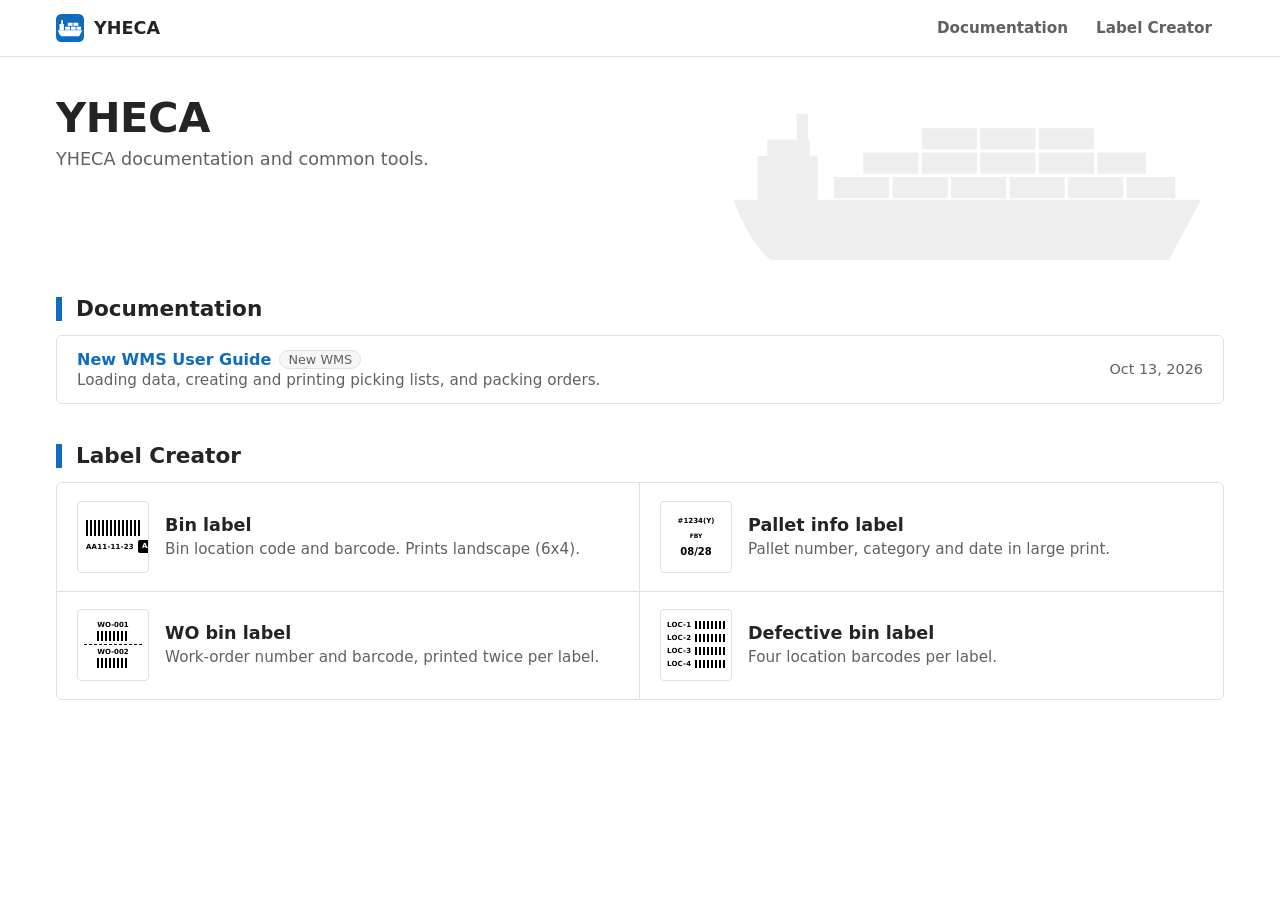
==== index.html @ 16632917 "Rename SOP page to New WMS User Guide Move docs/outbound-order-processing.html to docs/new-wms-user-" ====
<!DOCTYPE html>
<html lang="en">
<head>
<meta charset="UTF-8">
<meta name="viewport" content="width=device-width, initial-scale=1.0">
<title>YHECA</title>
<link rel="stylesheet" href="assets/style.css">
</head>
<body>
<script src="assets/nav.js"></script>
<main class="index-page home">
  <header class="home-hero">
    <svg class="home-ship" viewBox="0 0 640 240" aria-hidden="true" focusable="false">
      <path d="M36 140 H612 L572 214 H82 Q58 196 36 140 Z"/>
      <rect x="66" y="86" width="74" height="54"/>
      <rect x="78" y="66" width="52" height="20"/>
      <rect x="114" y="34" width="14" height="32"/>
      <g>
        <rect x="160" y="112" width="68" height="26"/><rect x="232" y="112" width="68" height="26"/>
        <rect x="304" y="112" width="68" height="26"/><rect x="376" y="112" width="68" height="26"/>
        <rect x="448" y="112" width="68" height="26"/><rect x="520" y="112" width="60" height="26"/>
        <rect x="196" y="82" width="68" height="26"/><rect x="268" y="82" width="68" height="26"/>
        <rect x="340" y="82" width="68" height="26"/><rect x="412" y="82" width="68" height="26"/>
        <rect x="484" y="82" width="60" height="26"/>
        <rect x="268" y="52" width="68" height="26"/><rect x="340" y="52" width="68" height="26"/>
        <rect x="412" y="52" width="68" height="26"/>
      </g>
    </svg>
    <h1>YHECA</h1>
    <p>YHECA documentation and common tools.</p>
  </header>

  <!-- Keep these lists in step with docs/index.html and tools/index.html -->
  <section aria-labelledby="home-docs">
    <h2 id="home-docs"><a href="docs/index.html">Documentation</a></h2>
    <ul class="doc-list">
      <li>
        <div><a href="docs/new-wms-user-guide.html">New WMS User Guide</a><span class="doc-tag">New WMS</span></div>
        <p>Loading data, creating and printing picking lists, and packing orders.</p>
        <time datetime="2026-10-13">Oct 13, 2026</time>
      </li>
    </ul>
  </section>

  <section aria-labelledby="home-tools">
    <h2 id="home-tools"><a href="tools/index.html">Label Creator</a></h2>
    <div class="tools">
    <a class="tool" href="tools/bin-label-generator.html">
      <div class="thumb thumb-bin">
        <div class="thumb-barcode"></div>
        <div class="thumb-bin-row">
          <span class="thumb-code">AA11-11-23</span>
          <span class="thumb-badge">AA</span>
        </div>
      </div>
      <div>
        <h3>Bin label</h3>
        <p>Bin location code and barcode. Prints landscape (6x4).</p>
      </div>
    </a>
    <a class="tool" href="tools/pallet-info-generator.html">
      <div class="thumb thumb-pallet">
        <div class="thumb-line" style="font-size: 7px;">#1234(Y)</div>
        <div class="thumb-line" style="font-size: 6px;">FBY</div>
        <div class="thumb-line" style="font-size: 10px;">08/28</div>
      </div>
      <div>
        <h3>Pallet info label</h3>
        <p>Pallet number, category and date in large print.</p>
      </div>
    </a>
    <a class="tool" href="tools/wo-bin-label-generator.html">
      <div class="thumb thumb-wo">
        <div class="thumb-wo-block">
          <span class="thumb-wo-text">WO-001</span>
          <div class="thumb-barcode"></div>
        </div>
        <div class="thumb-wo-divider"></div>
        <div class="thumb-wo-block">
          <span class="thumb-wo-text">WO-002</span>
          <div class="thumb-barcode"></div>
        </div>
      </div>
      <div>
        <h3>WO bin label</h3>
        <p>Work-order number and barcode, printed twice per label.</p>
      </div>
    </a>
    <a class="tool" href="tools/defective-bin-label-generator.html">
      <div class="thumb thumb-defect">
        <div class="thumb-bin-row"><span class="thumb-code">LOC-1</span><div class="thumb-barcode"></div></div>
        <div class="thumb-bin-row"><span class="thumb-code">LOC-2</span><div class="thumb-barcode"></div></div>
        <div class="thumb-bin-row"><span class="thumb-code">LOC-3</span><div class="thumb-barcode"></div></div>
        <div class="thumb-bin-row"><span class="thumb-code">LOC-4</span><div class="thumb-barcode"></div></div>
      </div>
      <div>
        <h3>Defective bin label</h3>
        <p>Four location barcodes per label.</p>
      </div>
    </a>
    </div>
  </section>
</main>
</body>
</html>
---- assets/style.css ----
/* Shared design tokens for the YHECA site */

:root {
  /* Office palette: white pages, neutral greys, one calm blue */
  --bg: #ffffff;
  --surface: #ffffff;
  --subtle: #f5f6f7;      /* table headers, hover, grouped fields */
  --text: #242424;
  --muted: #616161;
  --border: #e0e0e0;
  --accent: #0f6cbd;      /* links and primary buttons */
  --accent-hover: #115ea3;
  --tape: #0f6cbd;        /* "you are here" markers and Print */
  --tape-hover: #115ea3;
  --tape-ink: #ffffff;
  --note-bg: #ebf3fc;
  --note-bar: #0f6cbd;
  --nav-bg: #ffffff;
  --nav-text: #242424;
  --nav-muted: #616161;
  --nav-border: #e0e0e0;
  --success: #0f6cbd;
  --success-hover: #115ea3;
  /* Segoe UI ships with Windows; other systems fall back to their own UI font */
  --font-body: 'Segoe UI', system-ui, -apple-system, Roboto, 'Helvetica Neue', Arial, sans-serif;
  --font-display: var(--font-body);
  --nav-height: 56px;
  --page-width: 1200px;   /* navigator, index pages and documents share this width */
}

@media (prefers-color-scheme: dark) {
  :root {
    --bg: #1b1b1b;
    --surface: #242424;
    --subtle: #2c2c2c;
    --text: #f0f0f0;
    --muted: #adadad;
    --border: #3d3d3d;
    --accent: #479ef5;
    --accent-hover: #62abf5;
    --tape: #479ef5;
    --tape-hover: #62abf5;
    --tape-ink: #0b0b0b;
    --note-bg: #1a2a3d;
    --note-bar: #479ef5;
    --nav-bg: #242424;
    --nav-text: #f0f0f0;
    --nav-muted: #adadad;
    --nav-border: #3d3d3d;
    --success: #479ef5;
    --success-hover: #62abf5;
  }
}

* { box-sizing: border-box; }

body {
  font-family: var(--font-body);
  background: var(--bg);
  color: var(--text);
}

:focus-visible {
  outline: 3px solid var(--tape);
  outline-offset: 2px;
}

/* ---------- Navigator ---------- */

.site-nav {
  position: sticky;
  top: 0;
  z-index: 100;
  background: var(--nav-bg);
  color: var(--nav-text);
  border-bottom: 1px solid var(--nav-border);
  font-family: var(--font-display);
}

.site-nav a {
  color: inherit;
  text-decoration: none;
}

.site-nav-bar {
  max-width: var(--page-width);
  margin: 0 auto;
  padding: 0 16px;
  display: flex;
  align-items: stretch;
  justify-content: space-between;
  gap: 16px;
  min-height: var(--nav-height);
}

.site-brand {
  display: flex;
  align-items: center;
  gap: 10px;
  font-size: 1.1rem;
  font-weight: 600;
  letter-spacing: 0;
  white-space: nowrap;
}

.site-brand-icon {
  display: block;
  width: 28px;
  height: 28px;
}

.site-sections {
  display: flex;
  align-items: stretch;
  gap: 4px;
}

.site-sections a {
  display: flex;
  align-items: center;
  padding: 0 12px;
  font-size: 0.95rem;
  font-weight: 600;
  color: var(--nav-muted);
  border-bottom: 5px solid transparent;
  border-top: 5px solid transparent;
}

.site-sections a:hover {
  color: var(--nav-text);
}

.site-sections a.is-active {
  color: var(--nav-text);
  border-bottom-color: var(--tape);
}


.site-main {
  padding: 24px 16px;
}

@media print {
  .site-nav { display: none !important; }
  .site-main { padding: 0 !important; }
  /* fit-preview.js shrinks previews on small screens; labels always print at full size */
  .label-card, .label-page, .label-container { zoom: 1 !important; }
}

/* ---------- Index pages (home, labels, reference) ---------- */

body:has(> .index-page) {
  margin: 0;
}

.index-page {
  max-width: var(--page-width);
  margin: 0 auto;
  padding: 40px 16px 64px;
}
.index-page > header {
  margin-bottom: 40px;
}
.index-page h1 {
  font-family: var(--font-display);
  font-weight: 600;
  font-size: clamp(2rem, 5vw, 2.6rem);
  line-height: 1;
  letter-spacing: -0.01em;
  margin: 0 0 10px 0;
}
.index-page > header p {
  margin: 0;
  color: var(--muted);
  font-size: 1.1rem;
}
.index-page section {
  margin-bottom: 40px;
  scroll-margin-top: calc(var(--nav-height) + 16px);
}
/* Section heading carries a strip of floor tape, the same marker as the navigator */
.index-page h2 {
  font-family: var(--font-display);
  font-weight: 600;
  font-size: 1.35rem;
  line-height: 1.1;
  margin: 0 0 14px 0;
  padding-left: 14px;
  border-left: 6px solid var(--tape);
}
.tools {
  background: var(--surface);
  border: 1px solid var(--border);
  border-radius: 6px;
  display: grid;
  grid-template-columns: 1fr 1fr;
  overflow: hidden;
}
@media (max-width: 640px) {
  .tools { grid-template-columns: 1fr; }
}
a.tool {
  display: flex;
  align-items: center;
  gap: 16px;
  padding: 18px 20px;
  text-decoration: none;
  color: inherit;
  border-bottom: 1px solid var(--border);
  margin-bottom: -1px;
}
@media (min-width: 641px) {
  a.tool:nth-child(odd) { border-right: 1px solid var(--border); }
}
a.tool:hover {
  background: var(--subtle);
}
a.tool:hover h3 {
  color: var(--accent);
}
.tool h3 {
  font-family: var(--font-display);
  font-weight: 600;
  font-size: 1.1rem;
  line-height: 1.15;
  margin: 0 0 4px 0;
}
.tool p {
  margin: 0;
  color: var(--muted);
  font-size: 0.95rem;
}
.empty {
  color: var(--muted);
  border: 1px dashed var(--border);
  border-radius: 6px;
  padding: 18px 20px;
  margin: 0;
}

/* Thumbnails mimic the printed label: always black-on-white, regardless of theme */
.thumb {
  flex-shrink: 0;
  width: 72px;
  height: 72px;
  background: #fff;
  border: 1px solid var(--border);
  border-radius: 4px;
  display: flex;
  align-items: center;
  justify-content: center;
  overflow: hidden;
  color: #000;
}

.thumb-bin {
  flex-direction: column;
  gap: 4px;
  padding: 8px;
}

.thumb-barcode {
  width: 100%;
  height: 16px;
  background: repeating-linear-gradient(90deg, #000 0 2px, transparent 2px 4px);
}

.thumb-bin-row {
  width: 100%;
  display: flex;
  align-items: center;
  justify-content: space-between;
  gap: 4px;
}

.thumb-code {
  font-weight: 700;
  font-size: 7px;
  letter-spacing: 0.2px;
  white-space: nowrap;
}

.thumb-badge {
  background: #000;
  color: #fff;
  font-weight: 700;
  font-size: 7px;
  line-height: 1;
  padding: 3px 4px;
  border-radius: 2px;
}

.thumb-pallet {
  flex-direction: column;
  justify-content: space-evenly;
  padding: 8px;
}

.thumb-pallet .thumb-line {
  font-weight: 700;
  white-space: nowrap;
}

.thumb-wo {
  flex-direction: column;
  gap: 3px;
  padding: 6px;
}

.thumb-wo-block {
  display: flex;
  flex-direction: column;
  align-items: center;
  gap: 2px;
}

.thumb-wo-text {
  font-weight: 700;
  font-size: 7px;
  white-space: nowrap;
}

.thumb-wo .thumb-barcode {
  height: 10px;
}

.thumb-wo-divider {
  width: 100%;
  border-top: 1px dashed #000;
}

.thumb-defect {
  flex-direction: column;
  justify-content: space-evenly;
  padding: 6px;
}

.thumb-defect .thumb-bin-row .thumb-barcode {
  width: 55%;
  height: 8px;
}

.thumb-doc {
  flex-direction: column;
  align-items: stretch;
  gap: 5px;
  padding: 12px 10px;
}

.thumb-doc span {
  height: 4px;
  background: #000;
}

.thumb-doc span:first-child {
  height: 7px;
  width: 70%;
}

.thumb-doc span:nth-child(3) { width: 85%; }
.thumb-doc span:last-child { width: 55%; }

/* Home page: ship silhouette behind the title; section headings link to their pages */
.home-hero {
  position: relative;
  min-height: 160px;
  isolation: isolate;
}

.home-ship {
  position: absolute;
  right: 0;
  bottom: -24px;
  width: min(520px, 55%);
  height: auto;
  fill: var(--text);
  opacity: 0.07;
  z-index: -1;
  pointer-events: none;
}

.home h2 a {
  color: inherit;
  text-decoration: none;
}

.home h2 a:hover {
  color: var(--accent);
}

.doc-tag {
  display: inline-block;
  margin-left: 8px;
  padding: 1px 8px;
  border-radius: 10px;
  background: var(--subtle);
  border: 1px solid var(--border);
  color: var(--muted);
  font-size: 0.8rem;
  font-weight: 500;
  vertical-align: 1px;
}

/* Short note under a group heading, e.g. the label stock size */
.index-page .subgroup-note {
  color: var(--muted);
  font-size: 0.9rem;
  margin: -6px 0 12px 0;
}

/* Documentation list: grouped by system, one row per document */
.doc-group {
  margin-bottom: 32px;
}

.doc-list {
  list-style: none;
  margin: 0;
  padding: 0;
  background: var(--surface);
  border: 1px solid var(--border);
  border-radius: 6px;
}

.doc-list li {
  display: grid;
  grid-template-columns: minmax(0, 1fr) auto;
  column-gap: 24px;
  padding: 14px 20px;
  border-top: 1px solid var(--border);
}

.doc-list li:first-child {
  border-top: 0;
}

.doc-list a {
  font-weight: 600;
  color: var(--accent);
  text-decoration: none;
}

.doc-list a:hover {
  text-decoration: underline;
}

.doc-list p {
  grid-column: 1;
  margin: 2px 0 0 0;
  color: var(--muted);
  font-size: 0.95rem;
}

.doc-list time {
  grid-column: 2;
  grid-row: 1 / span 2;
  align-self: center;
  color: var(--muted);
  font-size: 0.9rem;
  white-space: nowrap;
}

@media (max-width: 640px) {
  .doc-list li { grid-template-columns: 1fr; }
  .doc-list time { grid-column: 1; grid-row: auto; margin-top: 4px; }
}

/* ---------- Tool panels ---------- */

.no-print {
  background: var(--surface);
  border: 1px solid var(--border);
  border-radius: 6px;
}

.no-print h2 {
  color: var(--text);
  font-family: var(--font-display);
  font-weight: 600;
  font-size: 1.35rem;
  line-height: 1.1;
  margin-top: 0;
}

.no-print label {
  color: var(--muted);
}

.input-field,
.no-print textarea {
  background: var(--surface);
  color: var(--text);
  border: 1px solid var(--border);
  font-family: inherit;
}

.no-print textarea {
  font-family: ui-monospace, Consolas, monospace;
}

.input-field::placeholder,
.no-print textarea::placeholder {
  color: var(--muted);
}

.row-group {
  background: var(--subtle);
  border: 1px solid var(--border);
}

.row-group h4 {
  color: var(--muted);
}

.btn,
.no-print button {
  border-radius: 4px;
  font-family: var(--font-display);
  font-size: 0.95rem;
  font-weight: 600;
}

/* Secondary action (update the preview): outlined */
.no-print button.btn-generate {
  background-color: var(--surface);
  color: var(--text);
  border: 1px solid var(--border);
}

.no-print button.btn-generate:hover {
  background-color: var(--subtle);
}

/* Print is the action that finishes the job: filled blue */
.print-btn,
.btn-print {
  background-color: var(--tape);
  color: var(--tape-ink);
}

.print-btn:hover,
.btn-print:hover {
  background-color: var(--tape-hover);
}

/* ---------- Documentation pages (SOPs, guides) ---------- */

body:has(> .doc) {
  margin: 0;
}

.doc {
  max-width: 820px;
  margin: 0 auto;
  padding: 40px 16px 80px;
  line-height: 1.6;
}

.doc h1,
.doc h2,
.doc h3,
.doc h4 {
  font-family: var(--font-display);
  line-height: 1.15;
  /* keep jumped-to headings clear of the sticky navigator */
  scroll-margin-top: calc(var(--nav-height) + 16px);
}

.doc h1 {
  font-size: clamp(1.8rem, 4.5vw, 2.3rem);
  font-weight: 600;
  margin: 0 0 12px 0;
}

.doc h2 {
  font-size: 1.4rem;
  font-weight: 600;
  margin: 48px 0 12px 0;
  padding-left: 14px;
  border-left: 6px solid var(--tape);
}

.doc h3 {
  font-size: 1.15rem;
  font-weight: 600;
  margin: 32px 0 8px 0;
}

.doc h4 {
  font-size: 1.02rem;
  font-weight: 600;
  margin: 28px 0 8px 0;
}

.doc-meta {
  color: var(--muted);
  margin: 0 0 12px 0;
}

/* Version and last-updated line under a document title */
.doc-info {
  display: flex;
  flex-wrap: wrap;
  gap: 4px 24px;
  margin: 0 0 28px 0;
  font-size: 0.95rem;
}

.doc-info div {
  display: flex;
  gap: 6px;
}

.doc-info dt {
  color: var(--muted);
}

.doc-info dt::after {
  content: ":";
}

.doc-info dd {
  margin: 0;
  font-weight: 600;
}

.doc-toc {
  background: var(--surface);
  border: 1px solid var(--border);
  border-radius: 6px;
  padding: 16px 20px;
  margin-bottom: 8px;
}

.doc-toc ol {
  list-style: none;
  margin: 0;
  padding: 0;
}

.doc-toc ol ol {
  padding-left: 20px;
}

.doc-toc a {
  display: block;
  padding: 1px 0 1px 10px;
  border-left: 3px solid transparent;
  color: var(--accent);
  text-decoration: none;
}

/* Section being read (set by doc-toc.js): floor-tape marker, like the navigator */
.doc-toc a.is-current {
  border-left-color: var(--tape);
  color: var(--text);
  font-weight: 600;
}

.doc-toc a:hover {
  text-decoration: underline;
}

/* Wide screens: title on top, contents in a sticky left column, aligned with the navigator */
@media (min-width: 1000px) {
  .doc.doc-with-toc {
    max-width: var(--page-width);
    display: grid;
    grid-template-columns: 280px minmax(0, 1fr);
    grid-template-areas: "head head" "toc body";
    column-gap: 48px;
    align-items: start;
  }

  .doc-with-toc .doc-head { grid-area: head; }
  .doc-with-toc .doc-body { grid-area: body; }

  .doc-with-toc .doc-toc {
    grid-area: toc;
    position: sticky;
    top: calc(var(--nav-height) + 16px);
    max-height: calc(100vh - var(--nav-height) - 32px);
    overflow-y: auto;
    margin: 0;
    font-size: 0.95rem;
  }

  /* first section heading lines up with the top of the contents box */
  .doc-with-toc .doc-body > h2:first-child {
    margin-top: 0;
  }
}

.doc-toc li {
  margin: 1px 0;
}

.doc-toc h2 {
  font-size: 1rem;
  margin: 0 0 6px 0;
  padding: 0;
  border: 0;
}

/* Text keeps a readable line length; screenshots and tables use the full width */
.doc-body > p,
.doc-body > ol,
.doc-body > ul,
.doc .note {
  max-width: 75ch;
}

.doc ol.steps {
  padding-left: 1.6em;
}

.doc ol.steps > li {
  margin-bottom: 8px;
  padding-left: 4px;
}

.doc figure {
  margin: 16px 0 24px 0;
}

.doc figure a {
  display: block;
}

.doc figure img {
  display: block;
  max-width: 100%;
  height: auto;
  border: 1px solid var(--border);
  border-radius: 4px;
  background: #fff;
}

.doc figcaption {
  color: var(--muted);
  font-size: 0.9rem;
  font-style: italic;
  margin-top: 6px;
}

.doc-body a {
  color: var(--accent);
}

.doc .note {
  background: var(--note-bg);
  border-left: 5px solid var(--note-bar);
  border-radius: 0 4px 4px 0;
  padding: 12px 16px;
  margin: 16px 0 24px 0;
}

/* Caution: risk of a wrong or duplicate result, shown in red */
.doc .note.caution {
  --caution: #c62828;
  background: color-mix(in srgb, var(--caution) 9%, var(--surface));
  border-left-color: var(--caution);
}

.doc .note.caution strong:first-child {
  color: var(--caution);
}

@media (prefers-color-scheme: dark) {
  .doc .note.caution { --caution: #ef6b6b; }
}

.doc .note p {
  margin: 0;
}

.doc .tbd {
  color: var(--muted);
  font-style: italic;
}

.doc .table-wrap {
  overflow-x: auto;
  margin: 12px 0 20px 0;
}

.doc table {
  width: 100%;
  border-collapse: collapse;
  background: var(--surface);
  font-size: 0.95rem;
}

.doc th,
.doc td {
  text-align: left;
  vertical-align: top;
  padding: 8px 12px;
  border: 1px solid var(--border);
}

.doc th {
  background: var(--subtle);
  font-weight: 600;
}

.doc code {
  font-family: ui-monospace, Consolas, monospace;
  font-size: 0.92em;
}

@media print {
  .doc, .doc.doc-with-toc { display: block; max-width: none; padding: 0; }
  .doc-toc { display: none; }
  .doc figure, .doc .note, .doc table { break-inside: avoid; }
  .doc h2, .doc h3, .doc h4 { break-after: avoid; }
}
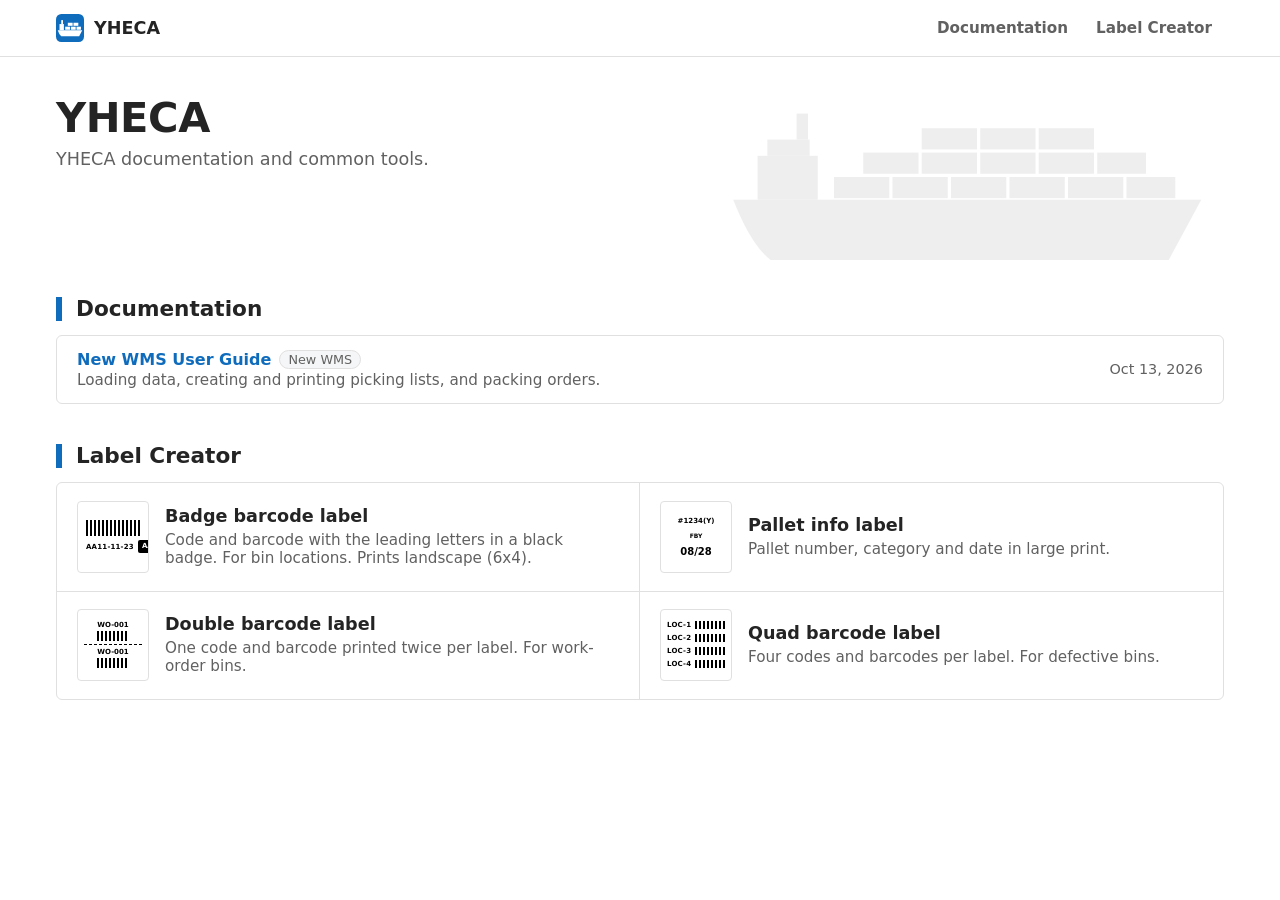
==== commit 3725bd91: "Rename barcode label creators by layout and share their code - Bin, WO bin and defective bin label c" ====
--- a/index.html
+++ b/index.html
@@ -45,7 +45,7 @@
   <section aria-labelledby="home-tools">
     <h2 id="home-tools"><a href="tools/index.html">Label Creator</a></h2>
     <div class="tools">
-    <a class="tool" href="tools/bin-label-generator.html">
+    <a class="tool" href="tools/badge-barcode-label.html">
       <div class="thumb thumb-bin">
         <div class="thumb-barcode"></div>
         <div class="thumb-bin-row">
@@ -54,8 +54,8 @@
         </div>
       </div>
       <div>
-        <h3>Bin label</h3>
-        <p>Bin location code and barcode. Prints landscape (6x4).</p>
+        <h3>Badge barcode label</h3>
+        <p>Code and barcode with the leading letters in a black badge. For bin locations. Prints landscape (6x4).</p>
       </div>
     </a>
     <a class="tool" href="tools/pallet-info-generator.html">
@@ -69,7 +69,7 @@
         <p>Pallet number, category and date in large print.</p>
       </div>
     </a>
-    <a class="tool" href="tools/wo-bin-label-generator.html">
+    <a class="tool" href="tools/wo-badge-barcode-label.html">
       <div class="thumb thumb-wo">
         <div class="thumb-wo-block">
           <span class="thumb-wo-text">WO-001</span>
@@ -77,16 +77,16 @@
         </div>
         <div class="thumb-wo-divider"></div>
         <div class="thumb-wo-block">
-          <span class="thumb-wo-text">WO-002</span>
+          <span class="thumb-wo-text">WO-001</span>
           <div class="thumb-barcode"></div>
         </div>
       </div>
       <div>
-        <h3>WO bin label</h3>
-        <p>Work-order number and barcode, printed twice per label.</p>
+        <h3>Double barcode label</h3>
+        <p>One code and barcode printed twice per label. For work-order bins.</p>
       </div>
     </a>
-    <a class="tool" href="tools/defective-bin-label-generator.html">
+    <a class="tool" href="tools/defective-badge-barcode-label.html">
       <div class="thumb thumb-defect">
         <div class="thumb-bin-row"><span class="thumb-code">LOC-1</span><div class="thumb-barcode"></div></div>
         <div class="thumb-bin-row"><span class="thumb-code">LOC-2</span><div class="thumb-barcode"></div></div>
@@ -94,8 +94,8 @@
         <div class="thumb-bin-row"><span class="thumb-code">LOC-4</span><div class="thumb-barcode"></div></div>
       </div>
       <div>
-        <h3>Defective bin label</h3>
-        <p>Four location barcodes per label.</p>
+        <h3>Quad barcode label</h3>
+        <p>Four codes and barcodes per label. For defective bins.</p>
       </div>
     </a>
     </div>
--- a/assets/style.css
+++ b/assets/style.css
@@ -467,10 +467,89 @@
 
 /* ---------- Tool panels ---------- */
 
+/* Label creator pages: input panel on top, label previews below */
+body:has(.no-print) {
+  margin: 0;
+  -webkit-print-color-adjust: exact;
+  print-color-adjust: exact;
+}
+
 .no-print {
+  max-width: 600px;
+  margin: 0 auto 30px auto;
+  padding: 20px;
   background: var(--surface);
   border: 1px solid var(--border);
   border-radius: 6px;
+}
+
+.no-print textarea {
+  width: 100%;
+  height: 100px;
+  padding: 10px;
+  font-size: 14px;
+  box-sizing: border-box;
+  margin-bottom: 15px;
+}
+
+.no-print .option {
+  display: block;
+  margin-bottom: 15px;
+}
+
+.no-print .option input[type="text"] {
+  width: 8em;
+  margin-left: 6px;
+  padding: 6px 8px;
+  border-radius: 4px;
+}
+
+.button-group {
+  display: flex;
+  gap: 10px;
+}
+
+.no-print .error {
+  color: #d93025;
+  font-size: 14px;
+  margin-top: 10px;
+}
+
+#labels-container {
+  display: flex;
+  flex-direction: column;
+  align-items: center;
+  gap: 20px;
+}
+
+/* Screen preview of one 4x6 or 6x4 sheet */
+.label-card,
+.label-page {
+  border: 1px dashed #999;
+  background: white;
+  color: #000;
+  box-sizing: border-box;
+  box-shadow: 0 2px 5px rgba(0,0,0,0.05);
+  /* Printed labels keep the system font, independent of the site typeface */
+  font-family: -apple-system, BlinkMacSystemFont, "Segoe UI", Roboto, Arial, sans-serif;
+}
+
+.label-card .barcode,
+.label-page .barcode {
+  max-width: 100%;
+  height: auto;
+}
+
+@media print {
+  .no-print { display: none !important; }
+  #labels-container { gap: 0; }
+  .label-card,
+  .label-page {
+    border: none;
+    box-shadow: none;
+    margin: 0;
+    break-after: page;
+  }
 }
 
 .no-print h2 {
@@ -514,6 +593,9 @@
 
 .btn,
 .no-print button {
+  border: none;
+  padding: 10px 20px;
+  cursor: pointer;
   border-radius: 4px;
   font-family: var(--font-display);
   font-size: 0.95rem;
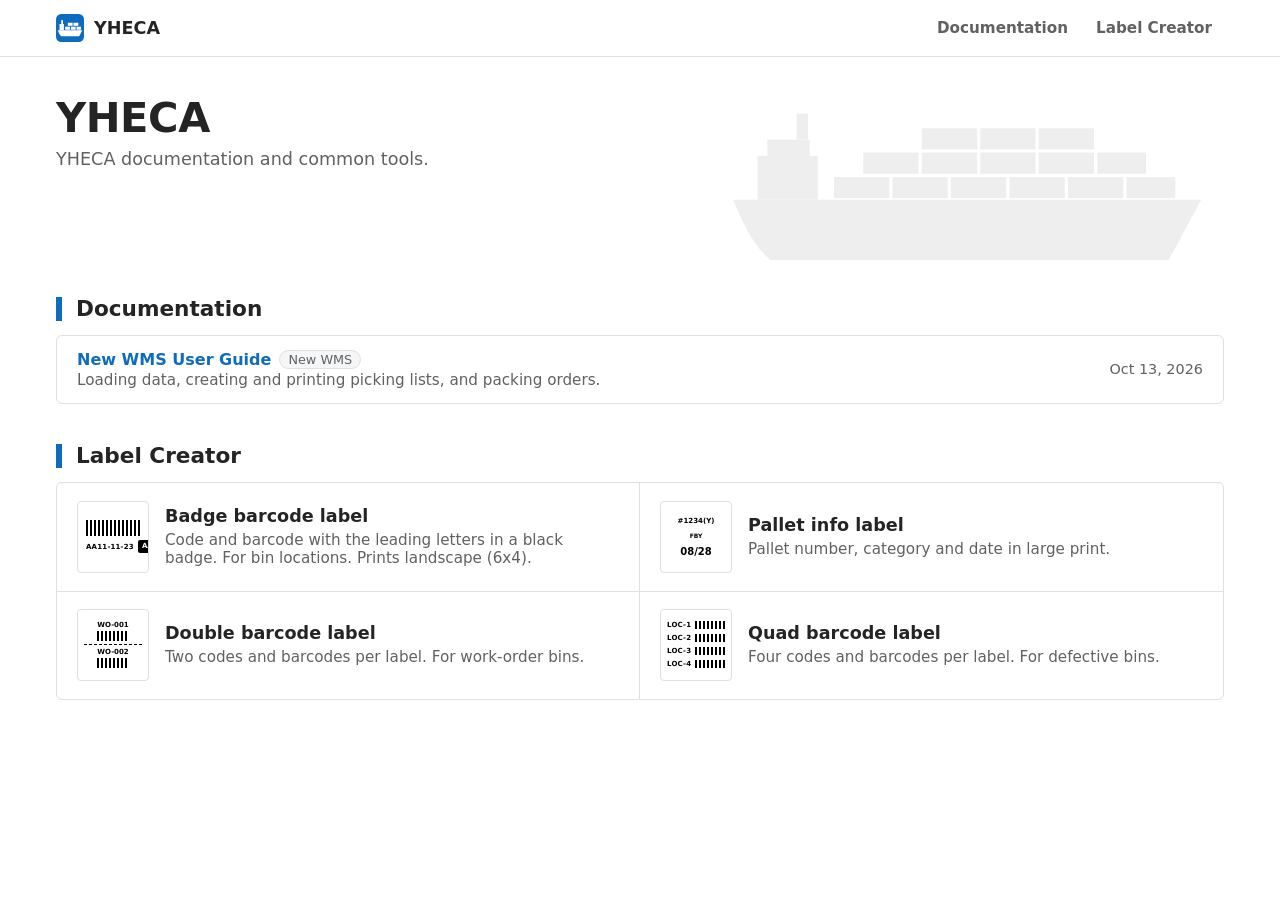
==== commit ac401aed: "Put two different codes on each double barcode label Codes are paired top and bottom in the order en" ====
--- a/index.html
+++ b/index.html
@@ -69,7 +69,7 @@
         <p>Pallet number, category and date in large print.</p>
       </div>
     </a>
-    <a class="tool" href="tools/wo-badge-barcode-label.html">
+    <a class="tool" href="tools/double-barcode-label.html">
       <div class="thumb thumb-wo">
         <div class="thumb-wo-block">
           <span class="thumb-wo-text">WO-001</span>
@@ -77,16 +77,16 @@
         </div>
         <div class="thumb-wo-divider"></div>
         <div class="thumb-wo-block">
-          <span class="thumb-wo-text">WO-001</span>
+          <span class="thumb-wo-text">WO-002</span>
           <div class="thumb-barcode"></div>
         </div>
       </div>
       <div>
         <h3>Double barcode label</h3>
-        <p>One code and barcode printed twice per label. For work-order bins.</p>
+        <p>Two codes and barcodes per label. For work-order bins.</p>
       </div>
     </a>
-    <a class="tool" href="tools/defective-badge-barcode-label.html">
+    <a class="tool" href="tools/quad-barcode-label.html">
       <div class="thumb thumb-defect">
         <div class="thumb-bin-row"><span class="thumb-code">LOC-1</span><div class="thumb-barcode"></div></div>
         <div class="thumb-bin-row"><span class="thumb-code">LOC-2</span><div class="thumb-barcode"></div></div>
--- a/assets/style.css
+++ b/assets/style.css
@@ -492,21 +492,9 @@
   margin-bottom: 15px;
 }
 
-.no-print .option {
-  display: block;
+.no-print .label-count {
+  font-weight: 600;
   margin-bottom: 15px;
-}
-
-.no-print .option input[type="text"] {
-  width: 8em;
-  margin-left: 6px;
-  padding: 6px 8px;
-  border-radius: 4px;
-}
-
-.button-group {
-  display: flex;
-  gap: 10px;
 }
 
 .no-print .error {
@@ -515,11 +503,61 @@
   margin-top: 10px;
 }
 
-#labels-container {
+#labels-container,
+#labels-wrapper {
+  width: 100%;
   display: flex;
   flex-direction: column;
   align-items: center;
   gap: 20px;
+}
+
+/* Holds the input card; on wide screens it becomes the left column */
+.input-panel {
+  width: 100%;
+}
+
+/* Wide screens: inputs on the left, centered vertically and kept in view while
+   scrolling; previews on the right, centered until there are too many to fit */
+@media screen and (min-width: 900px) {
+  .site-main:has(> .input-panel) {
+    max-width: var(--page-width);
+    min-height: calc(100vh - var(--nav-height));
+    box-sizing: border-box;
+    margin: 0 auto;
+    display: flex;
+    flex-direction: row;
+    justify-content: center;
+    align-items: center;
+    gap: 64px;
+  }
+
+  .site-main > .input-panel {
+    align-self: flex-start;
+    flex: 0 0 520px;
+    position: sticky;
+    top: calc(var(--nav-height) + 24px);
+    height: calc(100vh - var(--nav-height) - 48px);
+    display: flex;
+    flex-direction: column;
+    overflow-y: auto;
+  }
+
+  /* Auto margins center the card, and fall back to the top if the screen is too short */
+  .input-panel > .no-print {
+    box-sizing: border-box;
+    width: 100%;
+    max-width: none;
+    margin: auto 0;
+  }
+
+  .site-main > #labels-container,
+  .site-main > #labels-wrapper {
+    /* As wide as the labels, so inputs and previews center together */
+    flex: 0 1 auto;
+    width: auto;
+    min-width: 0;
+  }
 }
 
 /* Screen preview of one 4x6 or 6x4 sheet */
@@ -602,17 +640,6 @@
   font-weight: 600;
 }
 
-/* Secondary action (update the preview): outlined */
-.no-print button.btn-generate {
-  background-color: var(--surface);
-  color: var(--text);
-  border: 1px solid var(--border);
-}
-
-.no-print button.btn-generate:hover {
-  background-color: var(--subtle);
-}
-
 /* Print is the action that finishes the job: filled blue */
 .print-btn,
 .btn-print {
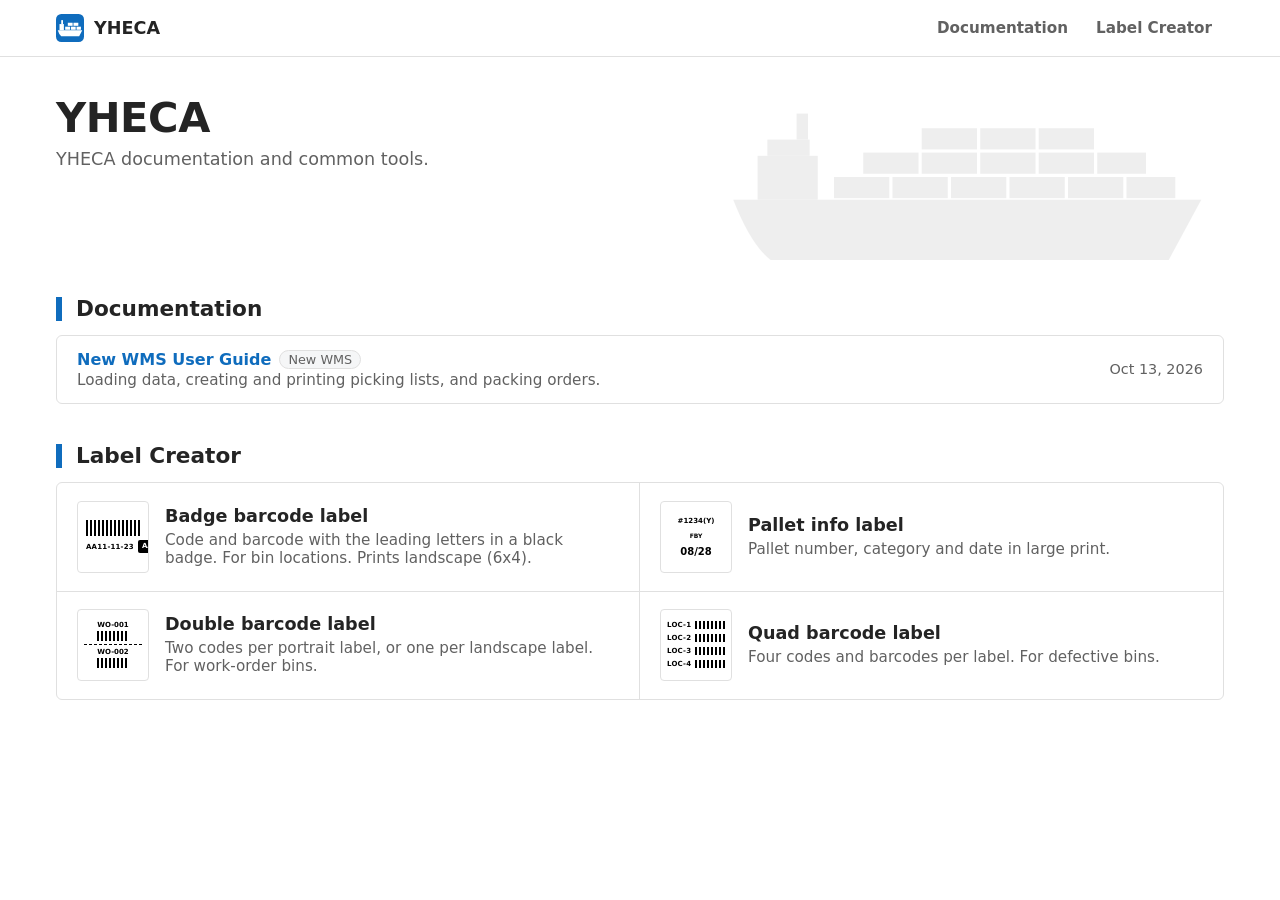
==== commit 1d5fe76d: "Add single landscape layout to the double barcode label creator Layout dropdown: Double (2 codes per" ====
--- a/index.html
+++ b/index.html
@@ -83,7 +83,7 @@
       </div>
       <div>
         <h3>Double barcode label</h3>
-        <p>Two codes and barcodes per label. For work-order bins.</p>
+        <p>Two codes per portrait label, or one per landscape label. For work-order bins.</p>
       </div>
     </a>
     <a class="tool" href="tools/quad-barcode-label.html">
--- a/assets/style.css
+++ b/assets/style.css
@@ -492,6 +492,25 @@
   margin-bottom: 15px;
 }
 
+.no-print .option {
+  display: block;
+  margin-bottom: 15px;
+}
+
+/* Barcode settings side by side, wrapping on narrow screens */
+.no-print .option-row {
+  display: flex;
+  flex-wrap: wrap;
+  column-gap: 24px;
+}
+
+.no-print .option input {
+  width: 6em;
+  margin-left: 6px;
+  padding: 6px 8px;
+  border-radius: 4px;
+}
+
 .no-print .label-count {
   font-weight: 600;
   margin-bottom: 15px;
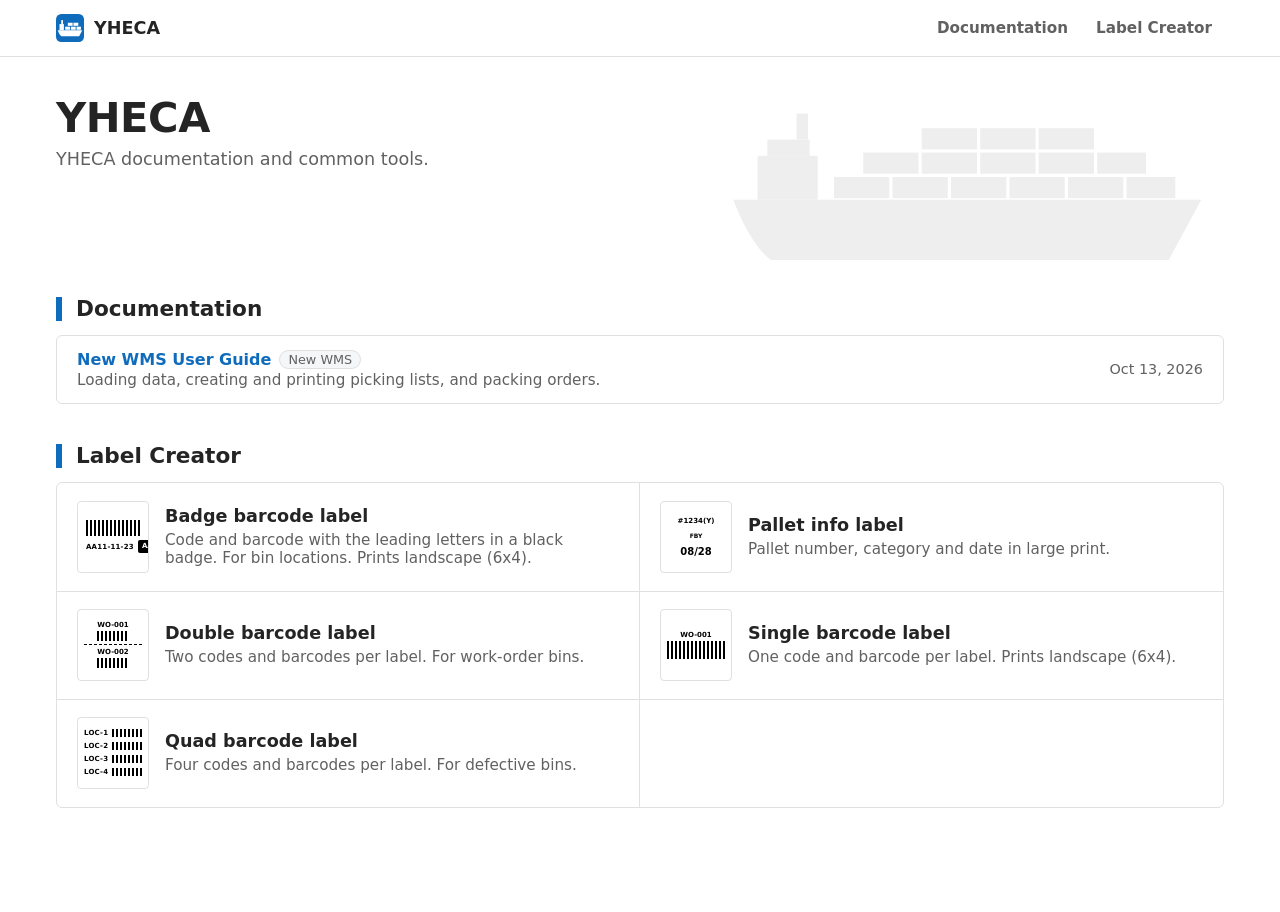
==== commit c0066781: "Split single landscape labels into a Single barcode label creator - New tools/single-barcode-label.h" ====
--- a/index.html
+++ b/index.html
@@ -83,7 +83,19 @@
       </div>
       <div>
         <h3>Double barcode label</h3>
-        <p>Two codes per portrait label, or one per landscape label. For work-order bins.</p>
+        <p>Two codes and barcodes per label. For work-order bins.</p>
+      </div>
+    </a>
+    <a class="tool" href="tools/single-barcode-label.html">
+      <div class="thumb thumb-wo thumb-single">
+        <div class="thumb-wo-block">
+          <span class="thumb-wo-text">WO-001</span>
+          <div class="thumb-barcode"></div>
+        </div>
+      </div>
+      <div>
+        <h3>Single barcode label</h3>
+        <p>One code and barcode per label. Prints landscape (6x4).</p>
       </div>
     </a>
     <a class="tool" href="tools/quad-barcode-label.html">
--- a/assets/style.css
+++ b/assets/style.css
@@ -329,6 +329,15 @@
   border-top: 1px dashed #000;
 }
 
+/* Single: one code with a taller barcode */
+.thumb-single .thumb-wo-block {
+  width: 100%;
+}
+
+.thumb-single .thumb-barcode {
+  height: 18px;
+}
+
 .thumb-defect {
   flex-direction: column;
   justify-content: space-evenly;
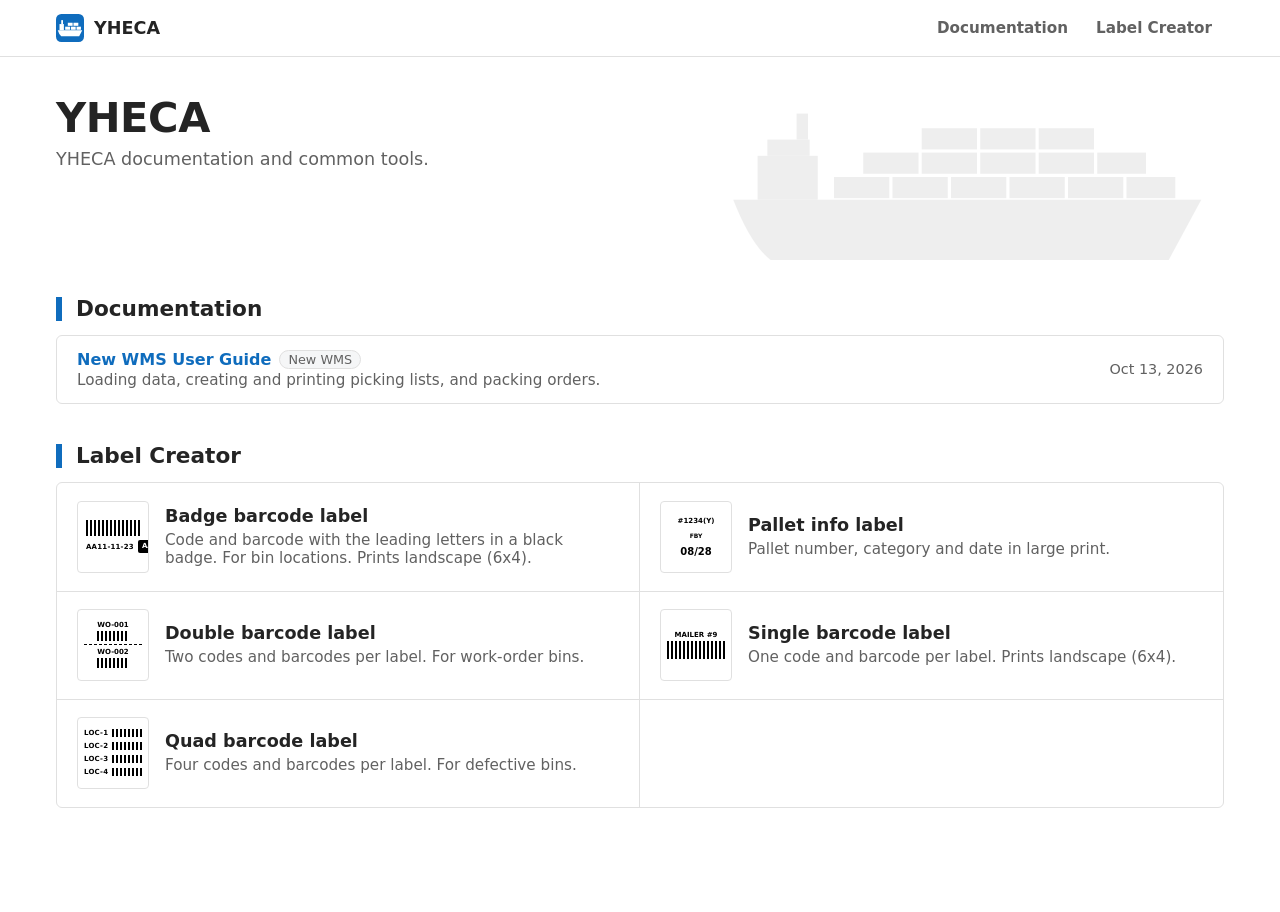
==== commit 956c6fd7: "Single barcode label defaults: MAILER #9, height 145, bar width 5 Co-Authored-By: Claude Opus 5.5 <n" ====
--- a/index.html
+++ b/index.html
@@ -89,7 +89,7 @@
     <a class="tool" href="tools/single-barcode-label.html">
       <div class="thumb thumb-wo thumb-single">
         <div class="thumb-wo-block">
-          <span class="thumb-wo-text">WO-001</span>
+          <span class="thumb-wo-text">MAILER #9</span>
           <div class="thumb-barcode"></div>
         </div>
       </div>
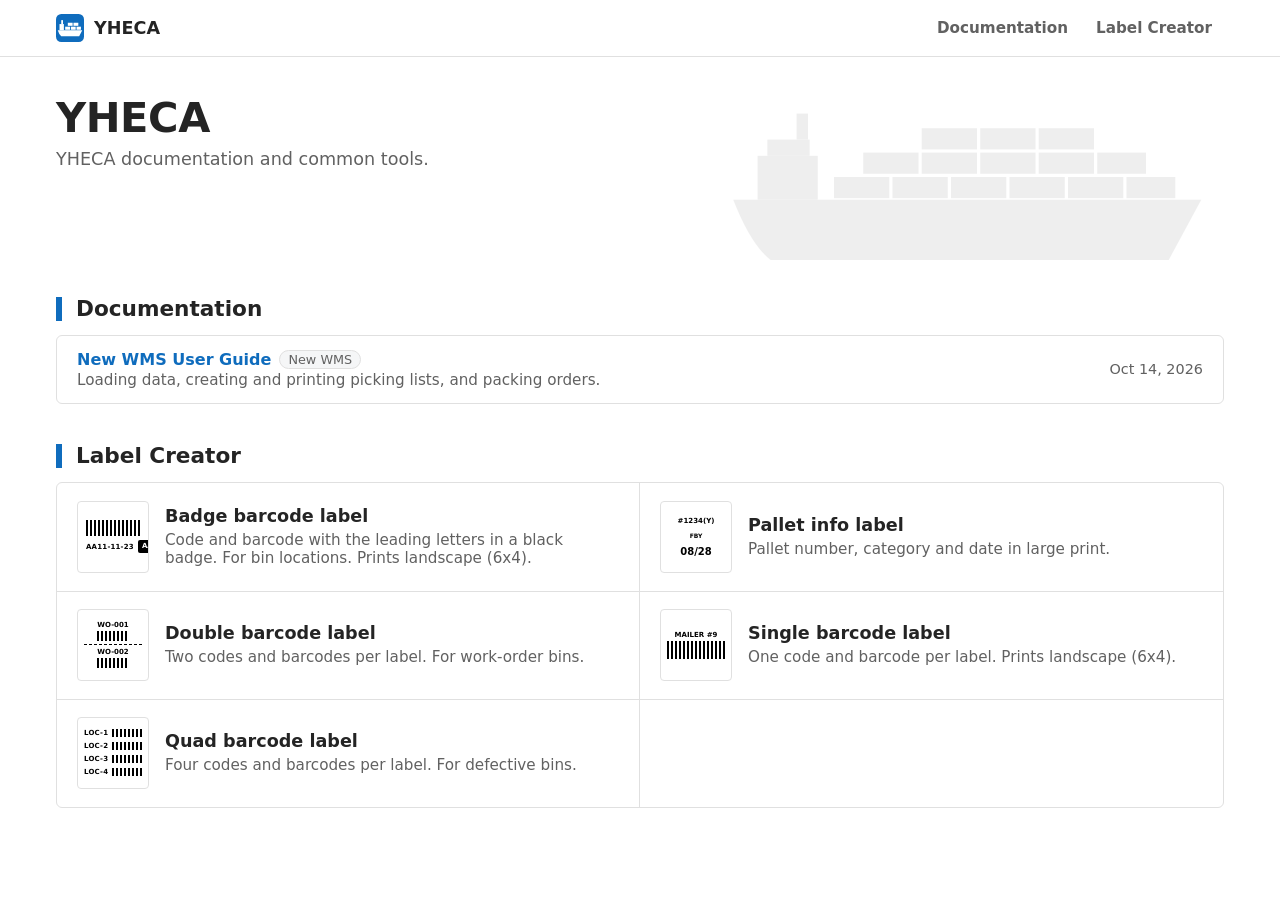
==== commit 3542192e: "Note that WMS guide screenshots use Edge's English translation The Chinese WMS, or another translati" ====
--- a/index.html
+++ b/index.html
@@ -37,7 +37,7 @@
       <li>
         <div><a href="docs/new-wms-user-guide.html">New WMS User Guide</a><span class="doc-tag">New WMS</span></div>
         <p>Loading data, creating and printing picking lists, and packing orders.</p>
-        <time datetime="2026-10-13">Oct 13, 2026</time>
+        <time datetime="2026-10-14">Oct 14, 2026</time>
       </li>
     </ul>
   </section>
